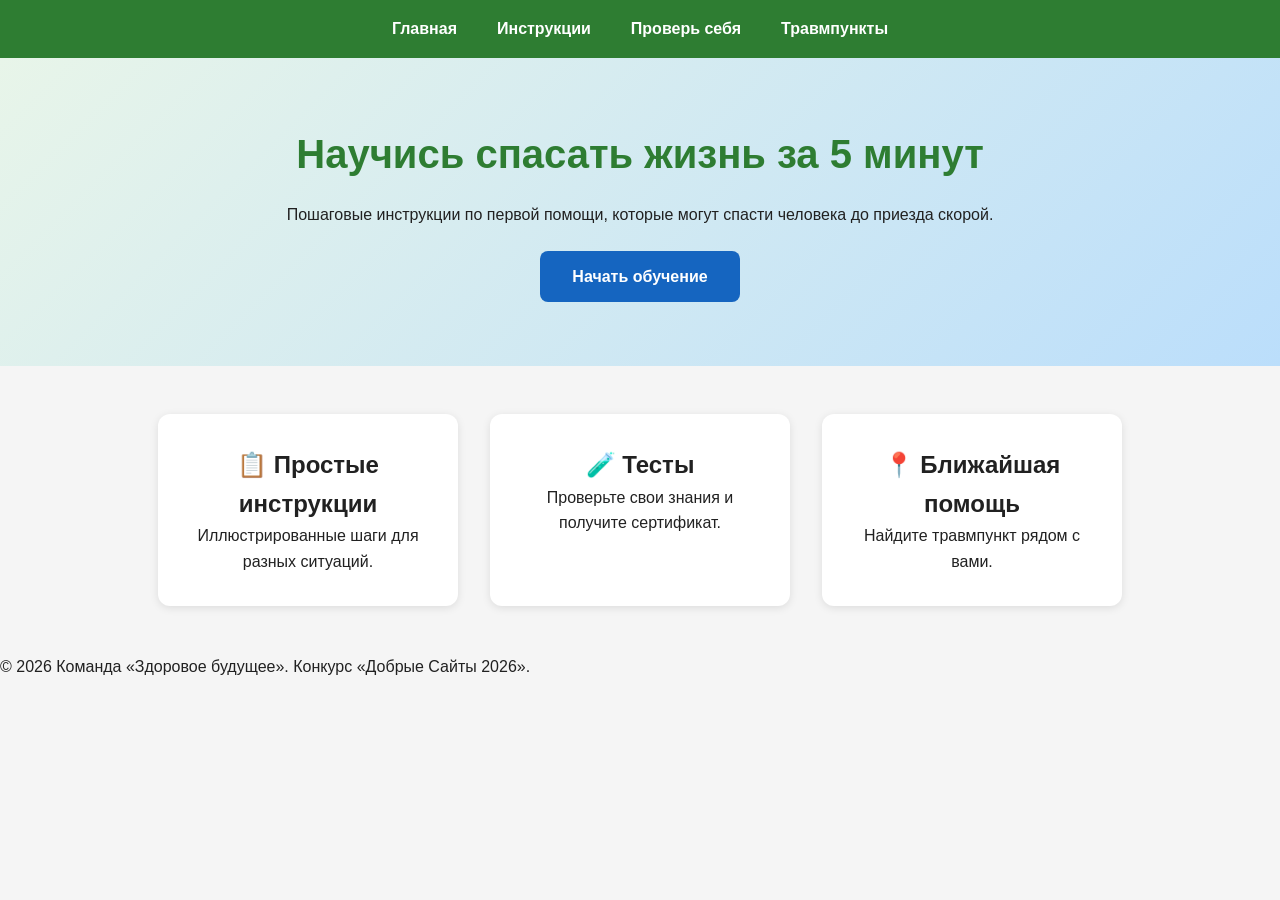
==== work/index.html @ fa6b127e "Init commit" ====
<!DOCTYPE html>
<html lang="ru">
<head>
  <meta charset="UTF-8">
  <meta name="viewport" content="width=device-width, initial-scale=1.0">
  <title>Первая помощь рядом</title>
  <link rel="stylesheet" href="css/style.css">
</head>
<body>
  <header>
    <nav>
      <ul>
        <li><a href="index.html">Главная</a></li>
        <li><a href="instructions.html">Инструкции</a></li>
        <li><a href="test.html">Проверь себя</a></li>
        <li><a href="map.html">Травмпункты</a></li>
      </ul>
    </nav>
  </header>

  <main>
    <section class="hero">
      <h1>Научись спасать жизнь за 5 минут</h1>
      <p>Пошаговые инструкции по первой помощи, которые могут спасти человека до приезда скорой.</p>
      <a href="instructions.html" class="btn">Начать обучение</a>
    </section>

    <section class="features">
      <div class="feature">
        <h2>📋 Простые инструкции</h2>
        <p>Иллюстрированные шаги для разных ситуаций.</p>
      </div>
      <div class="feature">
        <h2>🧪 Тесты</h2>
        <p>Проверьте свои знания и получите сертификат.</p>
      </div>
      <div class="feature">
        <h2>📍 Ближайшая помощь</h2>
        <p>Найдите травмпункт рядом с вами.</p>
      </div>
    </section>
  </main>

  <footer>
    <p>© 2026 Команда «Здоровое будущее». Конкурс «Добрые Сайты 2026».</p>
  </footer>
</body>
</html>
---- work/css/style.css ----
:root {
    --primary: #2e7d32;
    --secondary: #1565c0;
    --bg: #f5f5f5;
    --text: #212121;
    --contrast: #ffffff;
}

* {
    margin: 0;
    padding: 0;
    box-sizing: border-box;
}

body {
    font-family: 'Segoe UI', Arial, sans-serif;
    background: var(--bg);
    color: var(--text);
    line-height: 1.6;
}

header {
    background: var(--primary);
    padding: 1rem;
}

nav ul {
    display: flex;
    gap: 1.5rem;
    list-style: none;
    justify-content: center;
}

nav a {
    color: var(--contrast);
    text-decoration: none;
    font-weight: bold;
    padding: 0.5rem;
    border-radius: 4px;
}

nav a:focus, nav a:hover {
    background: rgba(255,255,255,0.2);
    outline: 2px solid var(--contrast);
}

.hero {
    text-align: center;
    padding: 4rem 1rem;
    background: linear-gradient(135deg, #e8f5e9, #bbdefb);
}

.hero h1 {
    font-size: 2.5rem;
    margin-bottom: 1rem;
    color: var(--primary);
}

.btn {
    display: inline-block;
    background: var(--secondary);
    color: var(--contrast);
    padding: 0.8rem 2rem;
    border-radius: 8px;
    text-decoration: none;
    font-weight: bold;
    margin-top: 1.5rem;
    transition: background 0.3s;
}

.btn:hover, .btn:focus {
    background: #0d47a1;
    outline: 3px solid var(--primary);
}

.features {
    display: flex;
    flex-wrap: wrap;
    gap: 2rem;
    justify-content: center;
    padding: 3rem 1rem;
}

.feature {
    background: white;
    padding: 2rem;
    border-radius: 12px;
    box-shadow: 0 2px 8px rgba(0,0,0,0.1);
    max-width: 300px;
    text-align: center;
}

max-width: 600px {
    nav ul {
        flex-direction: column;
        align-items: center;
        gap: 0.5rem;
    }
    .hero h1 {
        font-size: 1.8rem;
    }
}
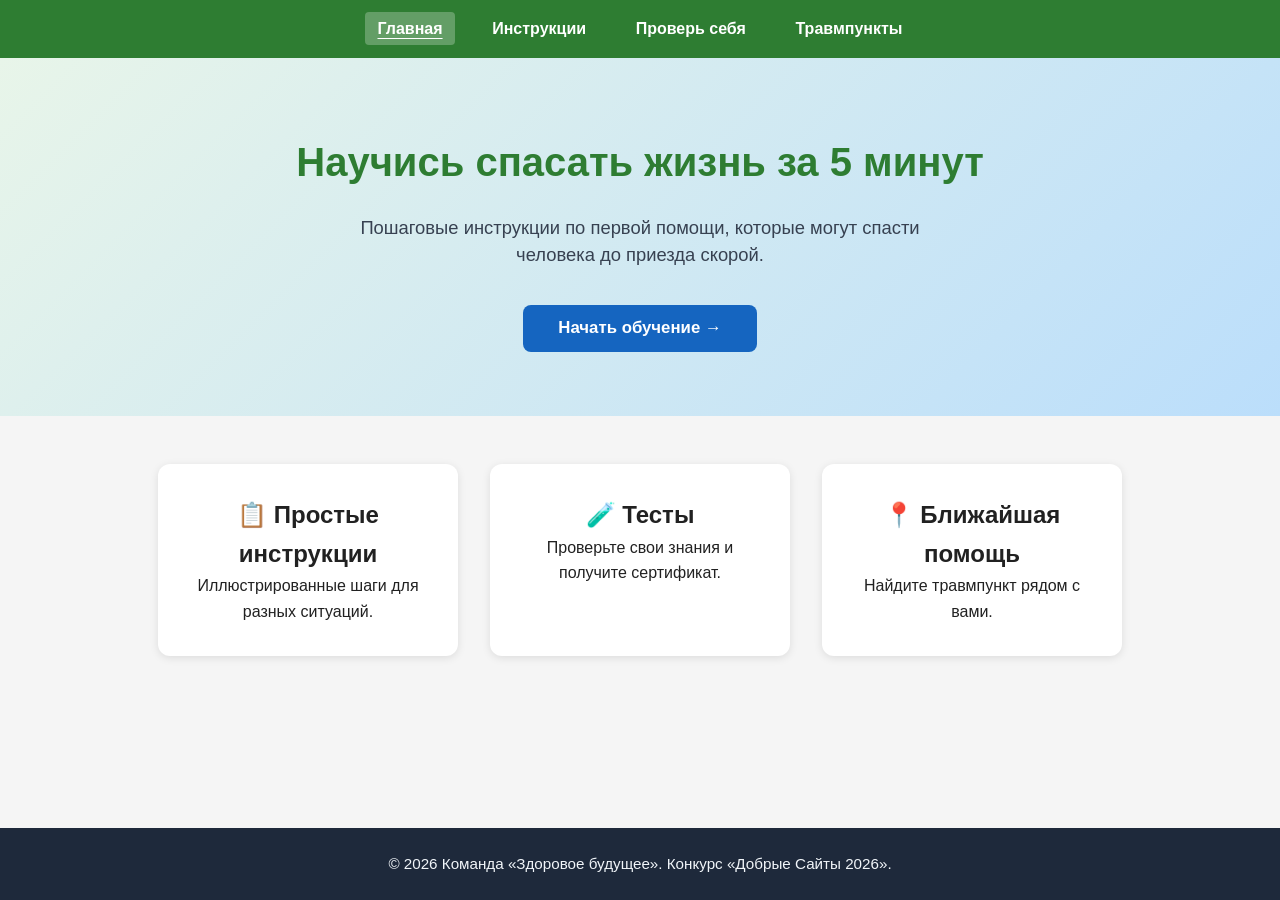
==== commit e13b9136: "bug fixes and review" ====
--- a/work/index.html
+++ b/work/index.html
@@ -10,7 +10,7 @@
   <header>
     <nav>
       <ul>
-        <li><a href="index.html">Главная</a></li>
+        <li><a href="index.html" class="active" aria-current="page">Главная</a></li>
         <li><a href="instructions.html">Инструкции</a></li>
         <li><a href="test.html">Проверь себя</a></li>
         <li><a href="map.html">Травмпункты</a></li>
@@ -22,7 +22,7 @@
     <section class="hero">
       <h1>Научись спасать жизнь за 5 минут</h1>
       <p>Пошаговые инструкции по первой помощи, которые могут спасти человека до приезда скорой.</p>
-      <a href="instructions.html" class="btn">Начать обучение</a>
+      <a href="instructions.html" class="btn">Начать обучение &rarr;</a>
     </section>
 
     <section class="features">
--- a/work/css/style.css
+++ b/work/css/style.css
@@ -1,10 +1,13 @@
-
 :root {
     --primary: #2e7d32;
+    --primary-hover: #1b5e20;
     --secondary: #1565c0;
+    --secondary-hover: #0d47a1;
     --bg: #f5f5f5;
     --text: #212121;
+    --text-muted: #555555;
     --contrast: #ffffff;
+    --border: #e0e0e0;
 }
 
 * {
@@ -18,6 +21,13 @@
     background: var(--bg);
     color: var(--text);
     line-height: 1.6;
+    min-height: 100vh;
+    display: flex;
+    flex-direction: column;
+}
+
+main {
+    flex: 1;
 }
 
 header {
@@ -30,48 +40,88 @@
     gap: 1.5rem;
     list-style: none;
     justify-content: center;
+    flex-wrap: wrap;
 }
 
 nav a {
     color: var(--contrast);
     text-decoration: none;
     font-weight: bold;
-    padding: 0.5rem;
+    padding: 0.5rem 0.8rem;
     border-radius: 4px;
-}
-
-nav a:focus, nav a:hover {
-    background: rgba(255,255,255,0.2);
+    transition: background 0.2s;
+}
+
+nav a:focus,
+nav a:hover {
+    background: rgba(255, 255, 255, 0.2);
     outline: 2px solid var(--contrast);
 }
 
+nav a.active,
+nav a[aria-current="page"] {
+    background: rgba(255, 255, 255, 0.25);
+    text-decoration: underline;
+    text-underline-offset: 4px;
+}
+
 .hero {
     text-align: center;
-    padding: 4rem 1rem;
+    padding: 4.5rem 1.5rem 4rem;
     background: linear-gradient(135deg, #e8f5e9, #bbdefb);
 }
 
 .hero h1 {
     font-size: 2.5rem;
-    margin-bottom: 1rem;
+    margin-bottom: 1.25rem;
     color: var(--primary);
 }
 
+.hero p {
+    font-size: 1.15rem;
+    max-width: 620px;
+    margin: 0 auto 2.25rem;
+    color: #374151;
+    line-height: 1.5;
+}
+
+.hero .btn {
+    margin-top: 0;
+}
+
 .btn {
-    display: inline-block;
+    display: inline-flex;
+    align-items: center;
+    justify-content: center;
+    gap: 0.5rem;
+    line-height: 1.2;
     background: var(--secondary);
     color: var(--contrast);
-    padding: 0.8rem 2rem;
+    padding: 0.85rem 2.2rem;
+    border: none;
     border-radius: 8px;
     text-decoration: none;
-    font-weight: bold;
-    margin-top: 1.5rem;
-    transition: background 0.3s;
-}
-
-.btn:hover, .btn:focus {
-    background: #0d47a1;
+    font-weight: 600;
+    font-size: 1.05rem;
+    cursor: pointer;
+    font-family: inherit;
+    transition: background 0.25s, opacity 0.2s, transform 0.15s;
+}
+
+.btn:hover:not(:disabled),
+.btn:focus {
+    background: var(--secondary-hover);
     outline: 3px solid var(--primary);
+    transform: translateY(-1px);
+}
+
+.btn:active:not(:disabled) {
+    transform: translateY(0);
+}
+
+.btn:disabled {
+    opacity: 0.5;
+    cursor: not-allowed;
 }
 
 .features {
@@ -86,18 +136,214 @@
     background: white;
     padding: 2rem;
     border-radius: 12px;
-    box-shadow: 0 2px 8px rgba(0,0,0,0.1);
+    box-shadow: 0 2px 8px rgba(0, 0, 0, 0.1);
     max-width: 300px;
     text-align: center;
 }
 
-max-width: 600px {
+/* Quiz Styles */
+.quiz-section {
+    max-width: 680px;
+    margin: 2rem auto;
+    padding: 0 1rem;
+    width: 100%;
+}
+
+.quiz-section h1 {
+    text-align: center;
+    color: var(--primary);
+    margin-bottom: 1.5rem;
+    font-size: 2.2rem;
+}
+
+#quiz-container {
+    background: var(--contrast);
+    padding: 2rem;
+    border-radius: 12px;
+    box-shadow: 0 4px 14px rgba(0, 0, 0, 0.08);
+}
+
+.quiz-header {
+    margin-bottom: 1.5rem;
+}
+
+.quiz-progress-text {
+    font-size: 0.95rem;
+    color: var(--text-muted);
+    font-weight: 600;
+    display: block;
+    margin-bottom: 0.5rem;
+}
+
+.progress-bar-container {
+    width: 100%;
+    height: 8px;
+    background: #e2e8f0;
+    border-radius: 4px;
+    overflow: hidden;
+}
+
+.progress-bar {
+    height: 100%;
+    background: var(--primary);
+    width: 0%;
+    transition: width 0.3s ease;
+}
+
+#question {
+    font-size: 1.25rem;
+    font-weight: 600;
+    color: var(--text);
+    margin-bottom: 1.5rem;
+    line-height: 1.4;
+}
+
+#options {
+    display: flex;
+    flex-direction: column;
+    gap: 0.75rem;
+    margin-bottom: 1.5rem;
+}
+
+.option-btn {
+    width: 100%;
+    text-align: left;
+    padding: 1rem 1.25rem;
+    font-size: 1.05rem;
+    border: 2px solid var(--border);
+    border-radius: 8px;
+    background: #ffffff;
+    color: var(--text);
+    cursor: pointer;
+    font-family: inherit;
+    transition: border-color 0.2s, background-color 0.2s, color 0.2s;
+}
+
+.option-btn:hover:not(:disabled) {
+    border-color: var(--secondary);
+    background: #f0f7ff;
+}
+
+.option-btn:focus-visible {
+    outline: 3px solid var(--secondary);
+    outline-offset: 2px;
+}
+
+.option-btn:disabled {
+    cursor: not-allowed;
+}
+
+.option-btn:disabled:not(.correct):not(.wrong) {
+    opacity: 0.6;
+}
+
+.option-btn.correct {
+    background-color: #2e7d32 !important;
+    border-color: #2e7d32 !important;
+    color: #ffffff !important;
+    font-weight: 600;
+}
+
+.option-btn.wrong {
+    background-color: #d32f2f !important;
+    border-color: #d32f2f !important;
+    color: #ffffff !important;
+    font-weight: 600;
+}
+
+.quiz-explanation {
+    margin-bottom: 1.5rem;
+    padding: 1rem 1.25rem;
+    border-radius: 8px;
+    font-size: 0.95rem;
+    line-height: 1.5;
+    background: #f8fafc;
+    border-left: 5px solid var(--secondary);
+}
+
+.quiz-explanation.correct {
+    background: #e8f5e9;
+    border-left-color: #2e7d32;
+    color: #1b5e20;
+}
+
+.quiz-explanation.wrong {
+    background: #ffebee;
+    border-left-color: #d32f2f;
+    color: #b71c1c;
+}
+
+.quiz-actions {
+    display: flex;
+    justify-content: flex-end;
+}
+
+.result-box {
+    text-align: center;
+    padding: 1rem 0;
+}
+
+.result-box h2 {
+    color: var(--primary);
+    font-size: 1.8rem;
+    margin-bottom: 1rem;
+}
+
+.result-score {
+    font-size: 1.4rem;
+    font-weight: bold;
+    color: var(--secondary);
+    margin-bottom: 0.75rem;
+}
+
+.result-box p {
+    color: var(--text-muted);
+    font-size: 1.05rem;
+    margin-bottom: 1.75rem;
+    line-height: 1.5;
+}
+
+/* Footer */
+footer {
+    background: #1e293b;
+    color: #f1f5f9;
+    text-align: center;
+    padding: 1.5rem 1rem;
+    font-size: 0.95rem;
+    margin-top: auto;
+}
+
+/* Responsive */
+@media (max-width: 600px) {
     nav ul {
         flex-direction: column;
         align-items: center;
         gap: 0.5rem;
     }
+
+    .hero {
+        padding: 3rem 1rem 2.5rem;
+    }
+
     .hero h1 {
         font-size: 1.8rem;
     }
-}
+
+    .hero p {
+        font-size: 1rem;
+        margin-bottom: 1.75rem;
+    }
+
+    .quiz-section h1 {
+        font-size: 1.6rem;
+    }
+
+    #quiz-container {
+        padding: 1.25rem;
+    }
+
+    .option-btn {
+        padding: 0.85rem 1rem;
+        font-size: 0.95rem;
+    }
+}
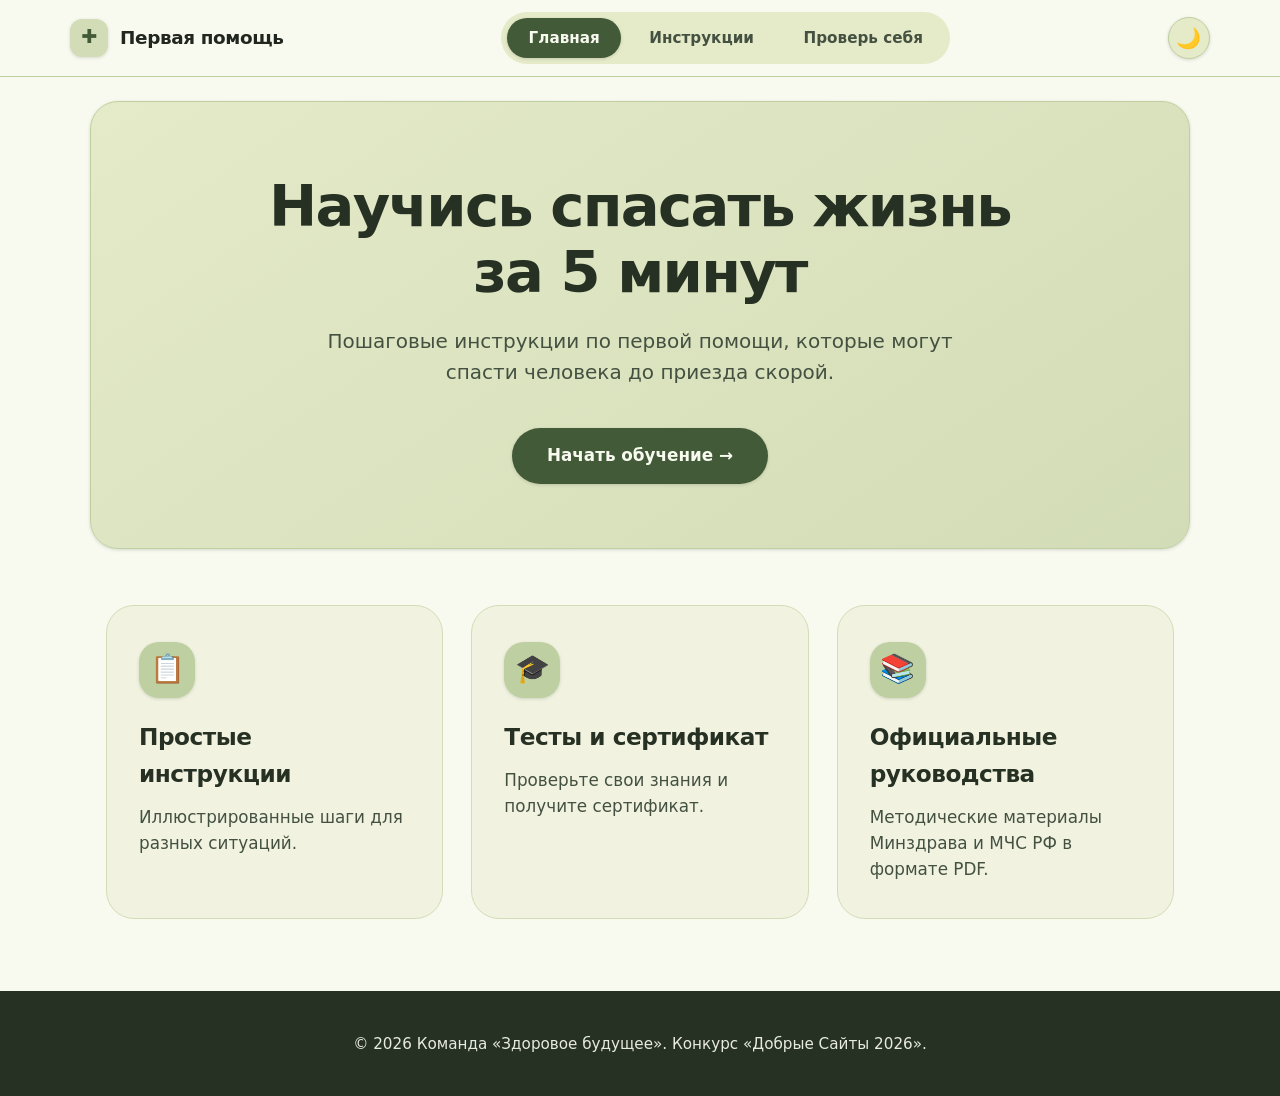
==== commit 7c0c4898: "add 4-7-8 card + review" ====
--- a/work/index.html
+++ b/work/index.html
@@ -5,17 +5,37 @@
   <meta name="viewport" content="width=device-width, initial-scale=1.0">
   <title>Первая помощь рядом</title>
   <link rel="stylesheet" href="css/style.css">
+  <script>
+    (function(){
+      try {
+        var s = localStorage.getItem('theme');
+        var p = window.matchMedia && window.matchMedia('(prefers-color-scheme: dark)').matches;
+        var t = (s === 'dark' || (!s && p)) ? 'dark' : 'light';
+        document.documentElement.setAttribute('data-theme', t);
+      } catch(e) {
+        document.documentElement.setAttribute('data-theme', 'light');
+      }
+    })();
+  </script>
 </head>
 <body>
   <header>
-    <nav>
-      <ul>
-        <li><a href="index.html" class="active" aria-current="page">Главная</a></li>
-        <li><a href="instructions.html">Инструкции</a></li>
-        <li><a href="test.html">Проверь себя</a></li>
-        <li><a href="map.html">Травмпункты</a></li>
-      </ul>
-    </nav>
+    <div class="nav-container">
+      <a href="index.html" class="brand">
+        <span class="brand-icon">✚</span>
+        <span>Первая помощь</span>
+      </a>
+      <nav>
+        <ul>
+          <li><a href="index.html" class="active" aria-current="page">Главная</a></li>
+          <li><a href="instructions.html">Инструкции</a></li>
+          <li><a href="test.html">Проверь себя</a></li>
+        </ul>
+      </nav>
+      <button id="theme-toggle" class="theme-toggle-btn" type="button" aria-label="Переключить тему оформления" title="Сменить тему">
+        <span class="theme-toggle-icon">🌙</span>
+      </button>
+    </div>
   </header>
 
   <main>
@@ -27,16 +47,19 @@
 
     <section class="features">
       <div class="feature">
-        <h2>📋 Простые инструкции</h2>
+        <div class="feature-icon">📋</div>
+        <h2>Простые инструкции</h2>
         <p>Иллюстрированные шаги для разных ситуаций.</p>
       </div>
       <div class="feature">
-        <h2>🧪 Тесты</h2>
+        <div class="feature-icon">🎓</div>
+        <h2>Тесты и сертификат</h2>
         <p>Проверьте свои знания и получите сертификат.</p>
       </div>
       <div class="feature">
-        <h2>📍 Ближайшая помощь</h2>
-        <p>Найдите травмпункт рядом с вами.</p>
+        <div class="feature-icon">📚</div>
+        <h2>Официальные руководства</h2>
+        <p>Методические материалы Минздрава и МЧС РФ в формате PDF.</p>
       </div>
     </section>
   </main>
@@ -44,5 +67,7 @@
   <footer>
     <p>© 2026 Команда «Здоровое будущее». Конкурс «Добрые Сайты 2026».</p>
   </footer>
+  <!-- Theme Management -->
+  <script src="js/theme.js"></script>
 </body>
 </html>
--- a/work/css/style.css
+++ b/work/css/style.css
@@ -1,349 +1,1340 @@
-:root {
-    --primary: #2e7d32;
-    --primary-hover: #1b5e20;
-    --secondary: #1565c0;
-    --secondary-hover: #0d47a1;
-    --bg: #f5f5f5;
-    --text: #212121;
-    --text-muted: #555555;
-    --contrast: #ffffff;
-    --border: #e0e0e0;
-}
-
+/* ==========================================================================
+   Google Material You 3 Expressive Design System
+   Main Stylesheet (Botanical Sage Palette)
+   ========================================================================== */
+
+:root,
+:root[data-theme="light"],
+[data-theme="light"] {
+  /* ==========================================================================
+     User Defined Botanical / Everforest Palette (Light Mode)
+     ========================================================================== */
+  /* --- BG --- */
+  --bg0_h: #f8faf0;
+  --bg0: #f1f3e0;
+  --bg0_s: #e5eac9;
+  --bg1: #d2dcb6;
+  --bg2: #bed0a1;
+  --bg3: #a1bc98;
+  --bg4: #8da684;
+  /* --- FG --- */
+  --fg0: #21261f;
+  --fg1: #263124;
+  --fg2: #344031;
+  --fg3: #445141;
+  --fg4: #556252;
+  /* --- GRAY --- */
+  --gray: #788773;
+  --gray_alt: #677364;
+  /* --- RED --- */
+  --neutral_red: #a84542;
+  --bright_red: #c65450;
+  --faded_red: #7e3230;
+  /* --- GREEN --- */
+  --neutral_green: #5a794c;
+  --bright_green: #739b60;
+  --faded_green: #425a37;
+  /* --- YELLOW --- */
+  --neutral_yellow: #a6822c;
+  --bright_yellow: #c49c36;
+  --faded_yellow: #7a5f20;
+  /* --- BLUE --- */
+  --neutral_blue: #477685;
+  --bright_blue: #5993a6;
+  --faded_blue: #335763;
+  /* --- PURPLE --- */
+  --neutral_purple: #825b7a;
+  --bright_purple: #9e7195;
+  --faded_purple: #61435b;
+  /* --- AQUA --- */
+  --neutral_aqua: #4e8071;
+  --bright_aqua: #639f8d;
+  --faded_aqua: #3a6155;
+  /* --- ORANGE --- */
+  --neutral_orange: #ba6630;
+  --bright_orange: #da7b3c;
+  --faded_orange: #8d4b21;
+
+  /* Component semantic tokens (Light) */
+  --header-bg: rgba(248, 250, 240, 0.88);
+  --header-border: var(--bg2);
+  --surface: #ffffff;
+  --surface-hover: var(--bg0_s);
+  --btn-bg: var(--faded_green);
+  --btn-fg: var(--bg0_h);
+  --btn-hover-bg: var(--fg2);
+  --btn-hover-fg: var(--bg0_h);
+  --link-color: var(--faded_green);
+  --footer-bg: var(--fg1);
+  --footer-fg: var(--bg0_h);
+  --footer-border: transparent;
+
+  --badge-urgent-bg: #ffdad4;
+  --badge-urgent-fg: var(--faded_red);
+  --badge-psy-bg: #ede3ed;
+  --badge-psy-fg: var(--faded_purple);
+  --badge-trauma-bg: var(--bg1);
+  --badge-trauma-fg: var(--faded_green);
+  --badge-myth-bg: #fce8e6;
+  --badge-myth-fg: var(--neutral_red);
+
+  --warning-bg: #fce8e6;
+  --warning-fg: var(--faded_red);
+  --warning-border: var(--neutral_red);
+
+  --notice-bg: #fdf3e7;
+  --notice-fg: var(--faded_orange);
+  --notice-border: var(--neutral_orange);
+
+  /* ==========================================================================
+     Material You 3 Shape & Elevation Tokens
+     ========================================================================== */
+  --m3-shape-small: 8px;
+  --m3-shape-medium: 12px;
+  --m3-shape-large: 20px;
+  --m3-shape-extra-large: 28px;
+  --m3-shape-full: 9999px;
+
+  --m3-elevation-1: 0px 1px 3px 1px rgba(0, 0, 0, 0.07), 0px 1px 2px 0px rgba(0, 0, 0, 0.04);
+  --m3-elevation-2: 0px 2px 6px 2px rgba(0, 0, 0, 0.08), 0px 1px 2px 0px rgba(0, 0, 0, 0.04);
+  --m3-elevation-3: 0px 4px 12px 3px rgba(0, 0, 0, 0.08), 0px 1px 3px 0px rgba(0, 0, 0, 0.05);
+
+  --m3-motion: cubic-bezier(0.2, 0, 0, 1);
+}
+
+/* ==========================================================================
+   Botanical Sage Dark Palette (Матча & Шалфей)
+   ========================================================================== */
+:root[data-theme="dark"],
+[data-theme="dark"] {
+  /* --- BG --- */
+  --bg0_h: #181c17;
+  --bg0: #1c241b;
+  --bg0_s: #252e23;
+  --bg1: #263124;
+  --bg2: #344031;
+  --bg3: #445141;
+  --bg4: #556252;
+  /* --- FG --- */
+  --fg0: #f1f3e0;
+  --fg1: #e2e8cc;
+  --fg2: #d2dcb6;
+  --fg3: #bccdb4;
+  --fg4: #a1bc98;
+  /* --- GRAY --- */
+  --gray: #778873;
+  --gray_alt: #8e9e8b;
+  /* --- RED --- */
+  --neutral_red: #d6706e;
+  --bright_red: #f28f8d;
+  --faded_red: #a84542;
+  /* --- GREEN --- */
+  --neutral_green: #88ab7e;
+  --bright_green: #b5d4ab;
+  --faded_green: #5a794c;
+  /* --- YELLOW --- */
+  --neutral_yellow: #d4b465;
+  --bright_yellow: #edd085;
+  --faded_yellow: #a6822c;
+  /* --- BLUE --- */
+  --neutral_blue: #72a4b8;
+  --bright_blue: #91c4d9;
+  --faded_blue: #477685;
+  /* --- PURPLE --- */
+  --neutral_purple: #b68fb0;
+  --bright_purple: #d2abc9;
+  --faded_purple: #825b7a;
+  /* --- AQUA --- */
+  --neutral_aqua: #82b3a4;
+  --bright_aqua: #9ed0c1;
+  --faded_aqua: #4e8071;
+  /* --- ORANGE --- */
+  --neutral_orange: #db8e5c;
+  --bright_orange: #f2a877;
+  --faded_orange: #ba6630;
+
+  /* Component semantic tokens (Dark) */
+  --header-bg: rgba(24, 28, 23, 0.88);
+  --header-border: var(--bg2);
+  --surface: var(--bg0);
+  --surface-hover: var(--bg0_s);
+  --btn-bg: var(--neutral_green);
+  --btn-fg: #181c17;
+  --btn-hover-bg: var(--bright_green);
+  --btn-hover-fg: #181c17;
+  --link-color: var(--bright_green);
+  --footer-bg: #131712;
+  --footer-fg: var(--fg3);
+  --footer-border: var(--bg2);
+
+  --badge-urgent-bg: rgba(214, 112, 110, 0.18);
+  --badge-urgent-fg: var(--bright_red);
+  --badge-psy-bg: rgba(182, 143, 176, 0.2);
+  --badge-psy-fg: var(--bright_purple);
+  --badge-trauma-bg: var(--bg2);
+  --badge-trauma-fg: var(--bright_green);
+  --badge-myth-bg: rgba(214, 112, 110, 0.18);
+  --badge-myth-fg: var(--bright_red);
+
+  --warning-bg: rgba(214, 112, 110, 0.15);
+  --warning-fg: var(--bright_red);
+  --warning-border: var(--neutral_red);
+
+  --notice-bg: rgba(219, 142, 92, 0.15);
+  --notice-fg: var(--bright_orange);
+  --notice-border: var(--neutral_orange);
+
+  --m3-elevation-1: 0px 1px 3px 1px rgba(0, 0, 0, 0.35), 0px 1px 2px 0px rgba(0, 0, 0, 0.2);
+  --m3-elevation-2: 0px 2px 6px 2px rgba(0, 0, 0, 0.45), 0px 1px 2px 0px rgba(0, 0, 0, 0.25);
+  --m3-elevation-3: 0px 4px 12px 3px rgba(0, 0, 0, 0.55), 0px 1px 3px 0px rgba(0, 0, 0, 0.3);
+}
+
+/* System Dark Theme Preference (when no explicit light preference stored) */
+@media (prefers-color-scheme: dark) {
+  :root:not([data-theme="light"]):not([data-theme="dark"]) {
+    /* --- BG --- */
+    --bg0_h: #181c17;
+    --bg0: #1c241b;
+    --bg0_s: #252e23;
+    --bg1: #263124;
+    --bg2: #344031;
+    --bg3: #445141;
+    --bg4: #556252;
+    /* --- FG --- */
+    --fg0: #f1f3e0;
+    --fg1: #e2e8cc;
+    --fg2: #d2dcb6;
+    --fg3: #bccdb4;
+    --fg4: #a1bc98;
+    /* --- GRAY --- */
+    --gray: #778873;
+    --gray_alt: #8e9e8b;
+    /* --- RED --- */
+    --neutral_red: #d6706e;
+    --bright_red: #f28f8d;
+    --faded_red: #a84542;
+    /* --- GREEN --- */
+    --neutral_green: #88ab7e;
+    --bright_green: #b5d4ab;
+    --faded_green: #5a794c;
+    /* --- YELLOW --- */
+    --neutral_yellow: #d4b465;
+    --bright_yellow: #edd085;
+    --faded_yellow: #a6822c;
+    /* --- BLUE --- */
+    --neutral_blue: #72a4b8;
+    --bright_blue: #91c4d9;
+    --faded_blue: #477685;
+    /* --- PURPLE --- */
+    --neutral_purple: #b68fb0;
+    --bright_purple: #d2abc9;
+    --faded_purple: #825b7a;
+    /* --- AQUA --- */
+    --neutral_aqua: #82b3a4;
+    --bright_aqua: #9ed0c1;
+    --faded_aqua: #4e8071;
+    /* --- ORANGE --- */
+    --neutral_orange: #db8e5c;
+    --bright_orange: #f2a877;
+    --faded_orange: #ba6630;
+
+    --header-bg: rgba(24, 28, 23, 0.88);
+    --header-border: var(--bg2);
+    --surface: var(--bg0);
+    --surface-hover: var(--bg0_s);
+    --btn-bg: var(--neutral_green);
+    --btn-fg: #181c17;
+    --btn-hover-bg: var(--bright_green);
+    --btn-hover-fg: #181c17;
+    --link-color: var(--bright_green);
+    --footer-bg: #131712;
+    --footer-fg: var(--fg3);
+    --footer-border: var(--bg2);
+
+    --badge-urgent-bg: rgba(214, 112, 110, 0.18);
+    --badge-urgent-fg: var(--bright_red);
+    --badge-psy-bg: rgba(182, 143, 176, 0.2);
+    --badge-psy-fg: var(--bright_purple);
+    --badge-trauma-bg: var(--bg2);
+    --badge-trauma-fg: var(--bright_green);
+    --badge-myth-bg: rgba(214, 112, 110, 0.18);
+    --badge-myth-fg: var(--bright_red);
+
+    --warning-bg: rgba(214, 112, 110, 0.15);
+    --warning-fg: var(--bright_red);
+    --warning-border: var(--neutral_red);
+
+    --notice-bg: rgba(219, 142, 92, 0.15);
+    --notice-fg: var(--bright_orange);
+    --notice-border: var(--neutral_orange);
+
+    --m3-elevation-1: 0px 1px 3px 1px rgba(0, 0, 0, 0.35), 0px 1px 2px 0px rgba(0, 0, 0, 0.2);
+    --m3-elevation-2: 0px 2px 6px 2px rgba(0, 0, 0, 0.45), 0px 1px 2px 0px rgba(0, 0, 0, 0.25);
+    --m3-elevation-3: 0px 4px 12px 3px rgba(0, 0, 0, 0.55), 0px 1px 3px 0px rgba(0, 0, 0, 0.3);
+  }
+}
+
+/* Smooth theme transition */
+html.theme-transition,
+html.theme-transition *,
+html.theme-transition *::before,
+html.theme-transition *::after {
+  transition: background-color 0.25s ease, border-color 0.25s ease, color 0.25s ease, box-shadow 0.25s ease !important;
+  transition-delay: 0s !important;
+}
+
+/* Base reset */
 * {
-    margin: 0;
-    padding: 0;
-    box-sizing: border-box;
+  margin: 0;
+  padding: 0;
+  box-sizing: border-box;
 }
 
 body {
-    font-family: 'Segoe UI', Arial, sans-serif;
-    background: var(--bg);
-    color: var(--text);
-    line-height: 1.6;
-    min-height: 100vh;
-    display: flex;
-    flex-direction: column;
+  font-family: 'Google Sans', 'Roboto', -apple-system, BlinkMacSystemFont, 'Segoe UI', system-ui, sans-serif;
+  background-color: var(--bg0_h);
+  color: var(--fg0);
+  line-height: 1.6;
+  min-height: 100vh;
+  display: flex;
+  flex-direction: column;
+  -webkit-font-smoothing: antialiased;
+  transition: background-color 0.3s var(--m3-motion), color 0.3s var(--m3-motion);
 }
 
 main {
-    flex: 1;
-}
-
+  flex: 1;
+}
+
+/* ==========================================================================
+   Header & Navigation (M3 Floating Pill Bar)
+   ========================================================================== */
 header {
-    background: var(--primary);
-    padding: 1rem;
+  position: sticky;
+  top: 0;
+  z-index: 100;
+  background: var(--header-bg);
+  backdrop-filter: blur(16px);
+  -webkit-backdrop-filter: blur(16px);
+  border-bottom: 1px solid var(--header-border);
+  padding: 0.75rem 1.5rem;
+  transition: all 0.3s var(--m3-motion);
+}
+
+.nav-container {
+  max-width: 1140px;
+  margin: 0 auto;
+  display: flex;
+  align-items: center;
+  justify-content: space-between;
+  gap: 1rem;
+}
+
+.brand {
+  display: flex;
+  align-items: center;
+  gap: 0.75rem;
+  text-decoration: none;
+  color: var(--fg0);
+  font-weight: 700;
+  font-size: 1.15rem;
+  letter-spacing: -0.02em;
+}
+
+.brand-icon {
+  width: 38px;
+  height: 38px;
+  border-radius: var(--m3-shape-medium);
+  background: var(--bg1);
+  color: var(--faded_green);
+  display: flex;
+  align-items: center;
+  justify-content: center;
+  font-size: 1.2rem;
+  font-weight: bold;
+  box-shadow: var(--m3-elevation-1);
+}
+
+nav {
+  display: flex;
+  justify-content: center;
 }
 
 nav ul {
-    display: flex;
-    gap: 1.5rem;
-    list-style: none;
-    justify-content: center;
-    flex-wrap: wrap;
+  display: inline-flex;
+  align-items: center;
+  gap: 0.4rem;
+  list-style: none;
+  background: var(--bg0_s);
+  padding: 0.35rem;
+  border-radius: var(--m3-shape-full);
+  flex-wrap: wrap;
+  justify-content: center;
 }
 
 nav a {
-    color: var(--contrast);
-    text-decoration: none;
-    font-weight: bold;
-    padding: 0.5rem 0.8rem;
-    border-radius: 4px;
-    transition: background 0.2s;
-}
-
-nav a:focus,
+  display: inline-flex;
+  align-items: center;
+  padding: 0.5rem 1.35rem;
+  border-radius: var(--m3-shape-full);
+  text-decoration: none;
+  color: var(--fg3);
+  font-size: 0.95rem;
+  font-weight: 600;
+  transition: all 0.2s var(--m3-motion);
+}
+
 nav a:hover {
-    background: rgba(255, 255, 255, 0.2);
-    outline: 2px solid var(--contrast);
+  background: var(--surface-hover);
+  color: var(--fg0);
+}
+
+nav a:focus-visible {
+  outline: 3px solid var(--btn-bg);
+  outline-offset: 2px;
 }
 
 nav a.active,
 nav a[aria-current="page"] {
-    background: rgba(255, 255, 255, 0.25);
-    text-decoration: underline;
-    text-underline-offset: 4px;
-}
-
+  background: var(--btn-bg);
+  color: var(--btn-fg);
+  box-shadow: var(--m3-elevation-1);
+}
+
+/* Theme Toggle Button (M3 Circle Button) */
+.theme-toggle-btn {
+  width: 42px;
+  height: 42px;
+  border-radius: var(--m3-shape-full);
+  background: var(--bg0_s);
+  border: 1.5px solid var(--bg2);
+  color: var(--fg0);
+  display: inline-flex;
+  align-items: center;
+  justify-content: center;
+  font-size: 1.25rem;
+  cursor: pointer;
+  transition: all 0.2s var(--m3-motion);
+  box-shadow: var(--m3-elevation-1);
+  user-select: none;
+  flex-shrink: 0;
+  padding: 0;
+}
+
+.theme-toggle-btn:hover {
+  background: var(--bg1);
+  border-color: var(--btn-bg);
+  transform: rotate(15deg) scale(1.05);
+  box-shadow: var(--m3-elevation-2);
+}
+
+.theme-toggle-btn:active {
+  transform: scale(0.95);
+}
+
+.theme-toggle-btn:focus-visible {
+  outline: 3px solid var(--btn-bg);
+  outline-offset: 2px;
+}
+
+.theme-toggle-icon {
+  display: inline-flex;
+  align-items: center;
+  justify-content: center;
+  pointer-events: none;
+  line-height: 1;
+}
+
+/* ==========================================================================
+   Hero Section (M3 Expressive Banner)
+   ========================================================================== */
 .hero {
-    text-align: center;
-    padding: 4.5rem 1.5rem 4rem;
-    background: linear-gradient(135deg, #e8f5e9, #bbdefb);
+  max-width: 1100px;
+  margin: 1.5rem auto 3.5rem;
+  padding: 4.5rem 2rem 4rem;
+  background: linear-gradient(145deg, var(--bg0_s), var(--bg1));
+  border-radius: var(--m3-shape-extra-large);
+  border: 1px solid var(--bg2);
+  text-align: center;
+  box-shadow: var(--m3-elevation-1);
 }
 
 .hero h1 {
-    font-size: 2.5rem;
-    margin-bottom: 1.25rem;
-    color: var(--primary);
+  font-size: clamp(2.2rem, 5vw, 3.6rem);
+  font-weight: 800;
+  line-height: 1.15;
+  color: var(--fg1);
+  letter-spacing: -0.03em;
+  max-width: 820px;
+  margin: 0 auto 1.25rem;
 }
 
 .hero p {
-    font-size: 1.15rem;
-    max-width: 620px;
-    margin: 0 auto 2.25rem;
-    color: #374151;
-    line-height: 1.5;
-}
-
-.hero .btn {
-    margin-top: 0;
-}
-
+  font-size: clamp(1.05rem, 2vw, 1.25rem);
+  color: var(--fg3);
+  max-width: 640px;
+  margin: 0 auto 2.5rem;
+  line-height: 1.55;
+}
+
+/* Material You 3 Buttons */
 .btn {
-    display: inline-flex;
+  display: inline-flex;
+  align-items: center;
+  justify-content: center;
+  gap: 0.6rem;
+  padding: 0.9rem 2.2rem;
+  border-radius: var(--m3-shape-full);
+  font-size: 1.05rem;
+  font-weight: 700;
+  font-family: inherit;
+  cursor: pointer;
+  text-decoration: none;
+  border: none;
+  outline: none;
+  background: var(--btn-bg);
+  color: var(--btn-fg);
+  box-shadow: var(--m3-elevation-1);
+  transition: all 0.2s var(--m3-motion);
+  user-select: none;
+}
+
+.btn:hover:not(:disabled) {
+  background: var(--btn-hover-bg);
+  color: var(--btn-hover-fg);
+  box-shadow: var(--m3-elevation-2);
+  transform: translateY(-2px);
+}
+
+.btn:active:not(:disabled) {
+  transform: scale(0.98);
+}
+
+.btn:focus-visible {
+  outline: 3px solid var(--btn-bg);
+  outline-offset: 3px;
+}
+
+.btn:disabled {
+  opacity: 0.4;
+  cursor: not-allowed;
+  box-shadow: none;
+  transform: none;
+}
+
+/* ==========================================================================
+   Features Section (M3 Expressive Cards)
+   ========================================================================== */
+.features {
+  max-width: 1100px;
+  margin: 0 auto 4.5rem;
+  padding: 0 1rem;
+  display: grid;
+  grid-template-columns: repeat(auto-fit, minmax(280px, 1fr));
+  gap: 1.75rem;
+}
+
+.feature {
+  background: var(--bg0);
+  border: 1.5px solid var(--bg1);
+  border-radius: var(--m3-shape-extra-large);
+  padding: 2.25rem 2rem;
+  text-align: left;
+  transition: all 0.3s var(--m3-motion);
+  display: flex;
+  flex-direction: column;
+}
+
+.feature:hover {
+  transform: translateY(-4px);
+  background: var(--bg0_s);
+  border-color: var(--bg2);
+  box-shadow: var(--m3-elevation-2);
+}
+
+.feature-icon {
+  width: 56px;
+  height: 56px;
+  border-radius: var(--m3-shape-large);
+  background: var(--bg2);
+  color: var(--faded_green);
+  display: flex;
+  align-items: center;
+  justify-content: center;
+  font-size: 1.75rem;
+  margin-bottom: 1.25rem;
+  box-shadow: var(--m3-elevation-1);
+}
+
+.feature h2 {
+  font-size: 1.45rem;
+  font-weight: 700;
+  color: var(--fg1);
+  margin-bottom: 0.75rem;
+  letter-spacing: -0.02em;
+}
+
+.feature p {
+  color: var(--fg3);
+  font-size: 1.05rem;
+  line-height: 1.55;
+  flex: 1;
+}
+
+/* ==========================================================================
+   Instructions Page & Filter Chips (M3 Expressive)
+   ========================================================================== */
+.instructions-wrapper {
+  max-width: 960px;
+  margin: 2rem auto 4.5rem;
+  padding: 0 1rem;
+}
+
+.instructions-header {
+  text-align: center;
+  margin-bottom: 2.25rem;
+}
+
+.instructions-header h1 {
+  font-size: clamp(2.2rem, 4vw, 3rem);
+  font-weight: 800;
+  color: var(--fg1);
+  letter-spacing: -0.03em;
+  margin-bottom: 0.75rem;
+}
+
+.instructions-header p {
+  color: var(--fg3);
+  font-size: 1.1rem;
+  max-width: 680px;
+  margin: 0 auto;
+}
+
+/* Document Downloads Banner */
+.docs-download-banner {
+  background: var(--bg0_s);
+  border: 1.5px solid var(--bg2);
+  border-radius: var(--m3-shape-extra-large);
+  padding: 1.5rem 1.75rem;
+  margin-bottom: 2.25rem;
+  display: flex;
+  flex-direction: column;
+  gap: 1.25rem;
+  box-shadow: var(--m3-elevation-1);
+}
+
+.docs-banner-info {
+  display: flex;
+  align-items: center;
+  gap: 1rem;
+}
+
+.docs-icon {
+  font-size: 2.2rem;
+  flex-shrink: 0;
+}
+
+.docs-banner-info h3 {
+  font-size: 1.2rem;
+  font-weight: 700;
+  color: var(--fg1);
+  margin-bottom: 0.25rem;
+}
+
+.docs-banner-info p {
+  font-size: 0.95rem;
+  color: var(--fg3);
+  margin: 0;
+}
+
+.docs-buttons-group {
+  display: flex;
+  gap: 1rem;
+  flex-wrap: wrap;
+}
+
+.doc-btn {
+  flex: 1;
+  min-width: 280px;
+  background: var(--bg0);
+  border: 1.5px solid var(--bg2);
+  border-radius: var(--m3-shape-large);
+  padding: 0.85rem 1.25rem;
+  display: flex;
+  align-items: center;
+  gap: 0.75rem;
+  text-decoration: none;
+  color: var(--fg0);
+  transition: all 0.2s var(--m3-motion);
+  box-shadow: var(--m3-elevation-1);
+}
+
+.doc-btn:hover {
+  background: var(--surface-hover);
+  border-color: var(--btn-bg);
+  transform: translateY(-2px);
+  box-shadow: var(--m3-elevation-2);
+}
+
+.doc-badge {
+  font-size: 0.75rem;
+  font-weight: 800;
+  background: var(--bg1);
+  color: var(--faded_green);
+  padding: 0.25rem 0.5rem;
+  border-radius: var(--m3-shape-small);
+  letter-spacing: 0.04em;
+}
+
+[data-theme="dark"] .doc-badge {
+  background: var(--bg2);
+  color: var(--bright_green);
+}
+
+.doc-title {
+  flex: 1;
+  font-size: 0.95rem;
+  font-weight: 600;
+  color: var(--fg1);
+}
+
+.doc-size {
+  font-size: 0.8rem;
+  color: var(--fg4);
+  font-weight: 500;
+}
+
+/* M3 Filter Chips */
+.chips-group {
+  display: flex;
+  gap: 0.6rem;
+  flex-wrap: wrap;
+  justify-content: center;
+  margin-bottom: 2.5rem;
+}
+
+.chip {
+  display: inline-flex;
+  align-items: center;
+  gap: 0.5rem;
+  padding: 0.65rem 1.35rem;
+  border-radius: var(--m3-shape-full);
+  background: var(--bg0);
+  border: 1.5px solid var(--bg2);
+  color: var(--fg3);
+  font-family: inherit;
+  font-size: 0.95rem;
+  font-weight: 600;
+  cursor: pointer;
+  transition: all 0.2s var(--m3-motion);
+  user-select: none;
+}
+
+.chip:hover {
+  background: var(--surface-hover);
+  color: var(--fg0);
+  transform: translateY(-1px);
+}
+
+.chip.active {
+  background: var(--btn-bg);
+  color: var(--btn-fg);
+  border-color: var(--btn-bg);
+  box-shadow: var(--m3-elevation-1);
+}
+
+/* Instruction Cards */
+.instruction-card {
+  background: var(--bg0);
+  border: 1.5px solid var(--bg1);
+  border-radius: var(--m3-shape-extra-large);
+  padding: 2.25rem 2rem;
+  margin-bottom: 1.75rem;
+  transition: all 0.25s var(--m3-motion);
+}
+
+.instruction-card:hover {
+  transform: translateY(-3px);
+  background: var(--bg0_s);
+  border-color: var(--bg2);
+  box-shadow: var(--m3-elevation-2);
+}
+
+.card-badge {
+  display: inline-flex;
+  align-items: center;
+  gap: 0.4rem;
+  padding: 0.35rem 0.95rem;
+  border-radius: var(--m3-shape-full);
+  font-size: 0.82rem;
+  font-weight: 700;
+  letter-spacing: 0.03em;
+  text-transform: uppercase;
+  margin-bottom: 0.85rem;
+}
+
+.badge-urgent {
+  background: var(--badge-urgent-bg);
+  color: var(--badge-urgent-fg);
+  border: 1px solid rgba(214, 112, 110, 0.3);
+}
+
+.badge-psy {
+  background: var(--badge-psy-bg);
+  color: var(--badge-psy-fg);
+  border: 1px solid rgba(182, 143, 176, 0.3);
+}
+
+.badge-trauma {
+  background: var(--badge-trauma-bg);
+  color: var(--badge-trauma-fg);
+  border: 1px solid rgba(136, 171, 126, 0.3);
+}
+
+.badge-myth {
+  background: var(--badge-myth-bg);
+  color: var(--badge-myth-fg);
+  border: 1px solid rgba(214, 112, 110, 0.3);
+}
+
+.instruction-card h2 {
+  font-size: 1.5rem;
+  font-weight: 800;
+  color: var(--fg1);
+  letter-spacing: -0.02em;
+  margin-bottom: 0.5rem;
+}
+
+.instruction-card .card-intro {
+  color: var(--fg3);
+  font-size: 1.05rem;
+  margin-bottom: 1.25rem;
+}
+
+.steps-list {
+  margin: 1rem 0;
+  padding-left: 1.35rem;
+  display: flex;
+  flex-direction: column;
+  gap: 0.65rem;
+  color: var(--fg2);
+  line-height: 1.55;
+  font-size: 1.02rem;
+}
+
+.steps-list strong {
+  color: var(--fg0);
+}
+
+.warning-box {
+  background: var(--warning-bg);
+  color: var(--warning-fg);
+  padding: 1.15rem 1.35rem;
+  border-radius: var(--m3-shape-medium);
+  border-left: 5px solid var(--warning-border);
+  margin-top: 1.25rem;
+  font-size: 0.95rem;
+  line-height: 1.55;
+}
+
+.tip-box {
+  background: var(--bg0_s);
+  color: var(--fg1);
+  padding: 1.15rem 1.35rem;
+  border-radius: var(--m3-shape-medium);
+  border-left: 5px solid var(--faded_green);
+  margin-top: 1.25rem;
+  font-size: 0.95rem;
+  line-height: 1.55;
+}
+
+[data-theme="dark"] .tip-box {
+  border-left-color: var(--neutral_green);
+}
+
+.doc-link-anchor {
+  color: var(--link-color);
+  font-weight: 700;
+  text-decoration: underline;
+  font-size: 0.95rem;
+  display: inline-flex;
+  align-items: center;
+  gap: 0.4rem;
+  transition: color 0.2s;
+}
+
+.doc-link-anchor:hover {
+  color: var(--fg0);
+}
+
+/* ==========================================================================
+   Quiz Section & Elements (M3 Expressive)
+   ========================================================================== */
+.quiz-section {
+  max-width: 720px;
+  margin: 2rem auto 4.5rem;
+  padding: 0 1rem;
+  width: 100%;
+}
+
+.quiz-section h1 {
+  text-align: center;
+  color: var(--faded_green);
+  margin-bottom: 1.75rem;
+  font-size: 2.3rem;
+  font-weight: 800;
+  letter-spacing: -0.02em;
+}
+
+/* Best score badge */
+.best-score-badge {
+  background: var(--bg1);
+  border: 1.5px solid var(--bg2);
+  color: var(--fg0);
+  padding: 0.85rem 1.4rem;
+  border-radius: var(--m3-shape-medium);
+  font-size: 0.95rem;
+  font-weight: 600;
+  margin-bottom: 1.5rem;
+  display: flex;
+  align-items: center;
+  justify-content: space-between;
+  gap: 0.75rem;
+  box-shadow: var(--m3-elevation-1);
+}
+
+.best-score-badge .badge-text {
+  display: flex;
+  align-items: center;
+  gap: 0.5rem;
+}
+
+.best-score-badge .badge-clear-btn {
+  background: none;
+  border: none;
+  color: var(--fg2);
+  font-size: 0.85rem;
+  font-weight: 700;
+  text-decoration: underline;
+  cursor: pointer;
+  padding: 0.2rem 0.5rem;
+  font-family: inherit;
+  transition: color 0.2s;
+}
+
+.best-score-badge .badge-clear-btn:hover {
+  color: var(--neutral_red);
+}
+
+/* Quiz Card Container */
+#quiz-container {
+  background: var(--surface);
+  padding: 2.5rem;
+  border-radius: var(--m3-shape-extra-large);
+  border: 1.5px solid var(--bg2);
+  box-shadow: var(--m3-elevation-2);
+  transition: background-color 0.3s var(--m3-motion), border-color 0.3s var(--m3-motion);
+}
+
+.quiz-header {
+  margin-bottom: 1.75rem;
+}
+
+.quiz-progress-text {
+  font-size: 0.95rem;
+  color: var(--fg3);
+  font-weight: 700;
+  display: block;
+  margin-bottom: 0.5rem;
+}
+
+.progress-bar-container {
+  width: 100%;
+  height: 12px;
+  background: var(--bg0_s);
+  border-radius: var(--m3-shape-full);
+  overflow: hidden;
+}
+
+.progress-bar {
+  height: 100%;
+  background: var(--btn-bg);
+  width: 0%;
+  border-radius: var(--m3-shape-full);
+  transition: width 0.35s var(--m3-motion);
+}
+
+#question {
+  font-size: 1.35rem;
+  font-weight: 700;
+  color: var(--fg0);
+  margin-bottom: 1.75rem;
+  line-height: 1.45;
+}
+
+#options {
+  display: flex;
+  flex-direction: column;
+  gap: 0.9rem;
+  margin-bottom: 1.75rem;
+}
+
+/* Option Button as M3 Selection Card */
+.option-btn {
+  width: 100%;
+  text-align: left;
+  padding: 1.15rem 1.4rem;
+  font-size: 1.05rem;
+  border: 2px solid var(--bg1);
+  border-radius: var(--m3-shape-large);
+  background: var(--surface);
+  color: var(--fg0);
+  cursor: pointer;
+  font-family: inherit;
+  font-weight: 500;
+  transition: all 0.2s var(--m3-motion);
+  display: flex;
+  align-items: center;
+  justify-content: space-between;
+  gap: 0.75rem;
+}
+
+.option-btn:hover:not(:disabled) {
+  border-color: var(--btn-bg);
+  background: var(--surface-hover);
+  transform: translateX(4px);
+}
+
+.option-btn:focus-visible {
+  outline: 3px solid var(--btn-bg);
+  outline-offset: 2px;
+}
+
+.option-btn:disabled {
+  cursor: not-allowed;
+}
+
+.option-btn:disabled:not(.correct):not(.wrong) {
+  opacity: 0.5;
+}
+
+.option-btn.correct {
+  background-color: var(--bg1) !important;
+  border-color: var(--neutral_green) !important;
+  color: var(--fg0) !important;
+  font-weight: 700;
+}
+
+[data-theme="dark"] .option-btn.correct {
+  background-color: rgba(136, 171, 126, 0.22) !important;
+  border-color: var(--neutral_green) !important;
+  color: var(--bright_green) !important;
+}
+
+.option-btn.wrong {
+  background-color: var(--warning-bg) !important;
+  border-color: var(--neutral_red) !important;
+  color: var(--warning-fg) !important;
+  font-weight: 700;
+}
+
+/* Explanation Banner */
+.quiz-explanation {
+  margin-bottom: 1.75rem;
+  padding: 1.25rem 1.5rem;
+  border-radius: var(--m3-shape-large);
+  font-size: 0.98rem;
+  line-height: 1.55;
+  background: var(--bg0_s);
+  border-left: 6px solid var(--neutral_blue);
+  color: var(--fg1);
+}
+
+.quiz-explanation.correct {
+  background: var(--bg0_s);
+  border-left-color: var(--neutral_green);
+  color: var(--fg1);
+}
+
+.quiz-explanation.wrong {
+  background: var(--warning-bg);
+  border-left-color: var(--neutral_red);
+  color: var(--warning-fg);
+}
+
+.quiz-actions {
+  display: flex;
+  justify-content: flex-end;
+}
+
+/* Result Screen */
+.result-box {
+  text-align: center;
+  padding: 0.5rem 0;
+}
+
+.result-box h2 {
+  color: var(--faded_green);
+  font-size: 2.2rem;
+  font-weight: 800;
+  margin-bottom: 0.5rem;
+  letter-spacing: -0.02em;
+}
+
+.result-score {
+  font-size: 1.5rem;
+  font-weight: 800;
+  color: var(--fg1);
+  margin: 0.75rem 0;
+}
+
+.result-box p {
+  color: var(--fg3);
+  font-size: 1.1rem;
+  margin-bottom: 2rem;
+  line-height: 1.55;
+}
+
+/* Certificate Section */
+.certificate-section {
+  margin-top: 2.5rem;
+  padding-top: 2rem;
+  border-top: 2px dashed var(--bg2);
+  text-align: left;
+}
+
+.certificate-section h3 {
+  color: var(--faded_green);
+  font-size: 1.45rem;
+  font-weight: 800;
+  margin-bottom: 0.5rem;
+  display: flex;
+  align-items: center;
+  gap: 0.5rem;
+}
+
+.certificate-section p {
+  color: var(--fg3);
+  font-size: 0.98rem;
+  margin-bottom: 1.25rem;
+  line-height: 1.5;
+}
+
+.cert-input-group {
+  display: flex;
+  gap: 0.75rem;
+  flex-wrap: wrap;
+  margin-bottom: 0.75rem;
+}
+
+.cert-input-group input {
+  flex: 1;
+  min-width: 240px;
+  padding: 0.85rem 1.25rem;
+  font-size: 1rem;
+  border: 2px solid var(--bg2);
+  border-radius: var(--m3-shape-medium);
+  font-family: inherit;
+  outline: none;
+  background: var(--bg0_h);
+  color: var(--fg0);
+  transition: border-color 0.2s, box-shadow 0.2s;
+}
+
+.cert-input-group input:focus {
+  border-color: var(--faded_green);
+  box-shadow: 0 0 0 3px rgba(66, 90, 55, 0.15);
+}
+
+.cert-error {
+  color: var(--neutral_red);
+  font-size: 0.9rem;
+  margin-bottom: 0.75rem;
+  font-weight: 600;
+}
+
+.cert-preview-box {
+  margin-top: 1.75rem;
+  background: var(--bg0);
+  padding: 1.5rem;
+  border-radius: var(--m3-shape-large);
+  border: 1px solid var(--bg2);
+  text-align: center;
+}
+
+.cert-image-wrapper {
+  width: 100%;
+  overflow: hidden;
+  border-radius: var(--m3-shape-medium);
+  box-shadow: var(--m3-elevation-2);
+  margin-bottom: 1.5rem;
+  background: #ffffff;
+}
+
+.cert-image-wrapper img {
+  width: 100%;
+  height: auto;
+  display: block;
+}
+
+.cert-download-actions {
+  display: flex;
+  justify-content: center;
+  gap: 1rem;
+  flex-wrap: wrap;
+}
+
+.btn-download {
+  background: var(--faded_green);
+  display: inline-flex;
+  align-items: center;
+  gap: 0.5rem;
+}
+
+.btn-download:hover {
+  background: var(--fg2);
+}
+
+.cert-locked-notice {
+  margin-top: 1.75rem;
+  padding: 1.25rem 1.5rem;
+  background: var(--notice-bg);
+  border-left: 5px solid var(--notice-border);
+  border-radius: var(--m3-shape-medium);
+  font-size: 0.98rem;
+  color: var(--notice-fg);
+  text-align: left;
+  line-height: 1.55;
+}
+
+/* ==========================================================================
+   Footer
+   ========================================================================== */
+footer {
+  background: var(--footer-bg);
+  color: var(--footer-fg);
+  border-top: 1px solid var(--footer-border);
+  text-align: center;
+  padding: 2.5rem 1.5rem;
+  font-size: 0.95rem;
+  margin-top: auto;
+  transition: background-color 0.3s var(--m3-motion), color 0.3s var(--m3-motion);
+}
+
+footer p {
+  opacity: 0.92;
+}
+
+/* ==========================================================================
+   Responsive Adaptations
+   ========================================================================== */
+@media (max-width: 680px) {
+  .nav-container {
+    display: grid;
+    grid-template-columns: 1fr auto;
+    grid-template-areas:
+      "brand theme"
+      "nav nav";
+    gap: 0.6rem 0.5rem;
     align-items: center;
-    justify-content: center;
+  }
+
+  .brand {
+    grid-area: brand;
+  }
+
+  .theme-toggle-btn {
+    grid-area: theme;
+    justify-self: end;
+  }
+
+  nav {
+    grid-area: nav;
+    width: 100%;
+  }
+
+  header {
+    padding: 0.6rem 1rem;
+  }
+
+  nav ul {
+    gap: 0.25rem;
+    padding: 0.25rem;
+    width: 100%;
+  }
+
+  nav a {
+    padding: 0.45rem 0.75rem;
+    font-size: 0.88rem;
+  }
+
+  .hero {
+    padding: 3rem 1.25rem 2.75rem;
+    margin: 1rem 0.5rem 2.5rem;
+  }
+
+  .hero h1 {
+    font-size: 2rem;
+  }
+
+  .hero p {
+    font-size: 1.05rem;
+    margin-bottom: 2rem;
+  }
+
+  .features {
+    padding: 0 0.5rem;
+    gap: 1rem;
+    margin-bottom: 3rem;
+  }
+
+  .feature {
+    padding: 1.75rem 1.5rem;
+  }
+
+  .quiz-section {
+    padding: 0 0.5rem;
+  }
+
+  .quiz-section h1 {
+    font-size: 1.8rem;
+  }
+
+  #quiz-container {
+    padding: 1.5rem 1.25rem;
+  }
+
+  .option-btn {
+    padding: 1rem 1.15rem;
+    font-size: 0.98rem;
+  }
+
+  .cert-input-group {
+    flex-direction: column;
+  }
+
+  .cert-input-group input,
+  .cert-input-group .btn {
+    width: 100%;
+    min-width: 100%;
+  }
+
+  .instruction-card {
+    padding: 1.5rem 1.25rem;
+  }
+
+  .chips-group {
+    gap: 0.4rem;
+  }
+
+  .chip {
+    padding: 0.5rem 1rem;
+    font-size: 0.88rem;
+  }
+
+  .best-score-badge {
+    flex-direction: column;
+    align-items: flex-start;
     gap: 0.5rem;
-    line-height: 1.2;
-    background: var(--secondary);
-    color: var(--contrast);
-    padding: 0.85rem 2.2rem;
-    border: none;
-    border-radius: 8px;
-    text-decoration: none;
-    font-weight: 600;
-    font-size: 1.05rem;
-    cursor: pointer;
-    font-family: inherit;
-    transition: background 0.25s, opacity 0.2s, transform 0.15s;
-}
-
-.btn:hover:not(:disabled),
-.btn:focus {
-    background: var(--secondary-hover);
-    outline: 3px solid var(--primary);
-    transform: translateY(-1px);
-}
-
-.btn:active:not(:disabled) {
-    transform: translateY(0);
-}
-
-.btn:disabled {
-    opacity: 0.5;
-    cursor: not-allowed;
-}
-
-.features {
-    display: flex;
-    flex-wrap: wrap;
-    gap: 2rem;
-    justify-content: center;
-    padding: 3rem 1rem;
-}
-
-.feature {
-    background: white;
-    padding: 2rem;
-    border-radius: 12px;
-    box-shadow: 0 2px 8px rgba(0, 0, 0, 0.1);
-    max-width: 300px;
-    text-align: center;
-}
-
-/* Quiz Styles */
-.quiz-section {
-    max-width: 680px;
-    margin: 2rem auto;
-    padding: 0 1rem;
-    width: 100%;
-}
-
-.quiz-section h1 {
-    text-align: center;
-    color: var(--primary);
-    margin-bottom: 1.5rem;
-    font-size: 2.2rem;
-}
-
-#quiz-container {
-    background: var(--contrast);
-    padding: 2rem;
-    border-radius: 12px;
-    box-shadow: 0 4px 14px rgba(0, 0, 0, 0.08);
-}
-
-.quiz-header {
-    margin-bottom: 1.5rem;
-}
-
-.quiz-progress-text {
-    font-size: 0.95rem;
-    color: var(--text-muted);
-    font-weight: 600;
-    display: block;
-    margin-bottom: 0.5rem;
-}
-
-.progress-bar-container {
-    width: 100%;
-    height: 8px;
-    background: #e2e8f0;
-    border-radius: 4px;
-    overflow: hidden;
-}
-
-.progress-bar {
-    height: 100%;
-    background: var(--primary);
-    width: 0%;
-    transition: width 0.3s ease;
-}
-
-#question {
-    font-size: 1.25rem;
-    font-weight: 600;
-    color: var(--text);
-    margin-bottom: 1.5rem;
-    line-height: 1.4;
-}
-
-#options {
-    display: flex;
-    flex-direction: column;
-    gap: 0.75rem;
-    margin-bottom: 1.5rem;
-}
-
-.option-btn {
-    width: 100%;
-    text-align: left;
-    padding: 1rem 1.25rem;
-    font-size: 1.05rem;
-    border: 2px solid var(--border);
-    border-radius: 8px;
-    background: #ffffff;
-    color: var(--text);
-    cursor: pointer;
-    font-family: inherit;
-    transition: border-color 0.2s, background-color 0.2s, color 0.2s;
-}
-
-.option-btn:hover:not(:disabled) {
-    border-color: var(--secondary);
-    background: #f0f7ff;
-}
-
-.option-btn:focus-visible {
-    outline: 3px solid var(--secondary);
-    outline-offset: 2px;
-}
-
-.option-btn:disabled {
-    cursor: not-allowed;
-}
-
-.option-btn:disabled:not(.correct):not(.wrong) {
-    opacity: 0.6;
-}
-
-.option-btn.correct {
-    background-color: #2e7d32 !important;
-    border-color: #2e7d32 !important;
-    color: #ffffff !important;
-    font-weight: 600;
-}
-
-.option-btn.wrong {
-    background-color: #d32f2f !important;
-    border-color: #d32f2f !important;
-    color: #ffffff !important;
-    font-weight: 600;
-}
-
-.quiz-explanation {
-    margin-bottom: 1.5rem;
-    padding: 1rem 1.25rem;
-    border-radius: 8px;
-    font-size: 0.95rem;
-    line-height: 1.5;
-    background: #f8fafc;
-    border-left: 5px solid var(--secondary);
-}
-
-.quiz-explanation.correct {
-    background: #e8f5e9;
-    border-left-color: #2e7d32;
-    color: #1b5e20;
-}
-
-.quiz-explanation.wrong {
-    background: #ffebee;
-    border-left-color: #d32f2f;
-    color: #b71c1c;
-}
-
-.quiz-actions {
-    display: flex;
-    justify-content: flex-end;
-}
-
-.result-box {
-    text-align: center;
-    padding: 1rem 0;
-}
-
-.result-box h2 {
-    color: var(--primary);
-    font-size: 1.8rem;
-    margin-bottom: 1rem;
-}
-
-.result-score {
-    font-size: 1.4rem;
-    font-weight: bold;
-    color: var(--secondary);
-    margin-bottom: 0.75rem;
-}
-
-.result-box p {
-    color: var(--text-muted);
-    font-size: 1.05rem;
-    margin-bottom: 1.75rem;
-    line-height: 1.5;
-}
-
-/* Footer */
-footer {
-    background: #1e293b;
-    color: #f1f5f9;
-    text-align: center;
-    padding: 1.5rem 1rem;
-    font-size: 0.95rem;
-    margin-top: auto;
-}
-
-/* Responsive */
-@media (max-width: 600px) {
-    nav ul {
-        flex-direction: column;
-        align-items: center;
-        gap: 0.5rem;
-    }
-
-    .hero {
-        padding: 3rem 1rem 2.5rem;
-    }
-
-    .hero h1 {
-        font-size: 1.8rem;
-    }
-
-    .hero p {
-        font-size: 1rem;
-        margin-bottom: 1.75rem;
-    }
-
-    .quiz-section h1 {
-        font-size: 1.6rem;
-    }
-
-    #quiz-container {
-        padding: 1.25rem;
-    }
-
-    .option-btn {
-        padding: 0.85rem 1rem;
-        font-size: 0.95rem;
-    }
-}
+  }
+}
